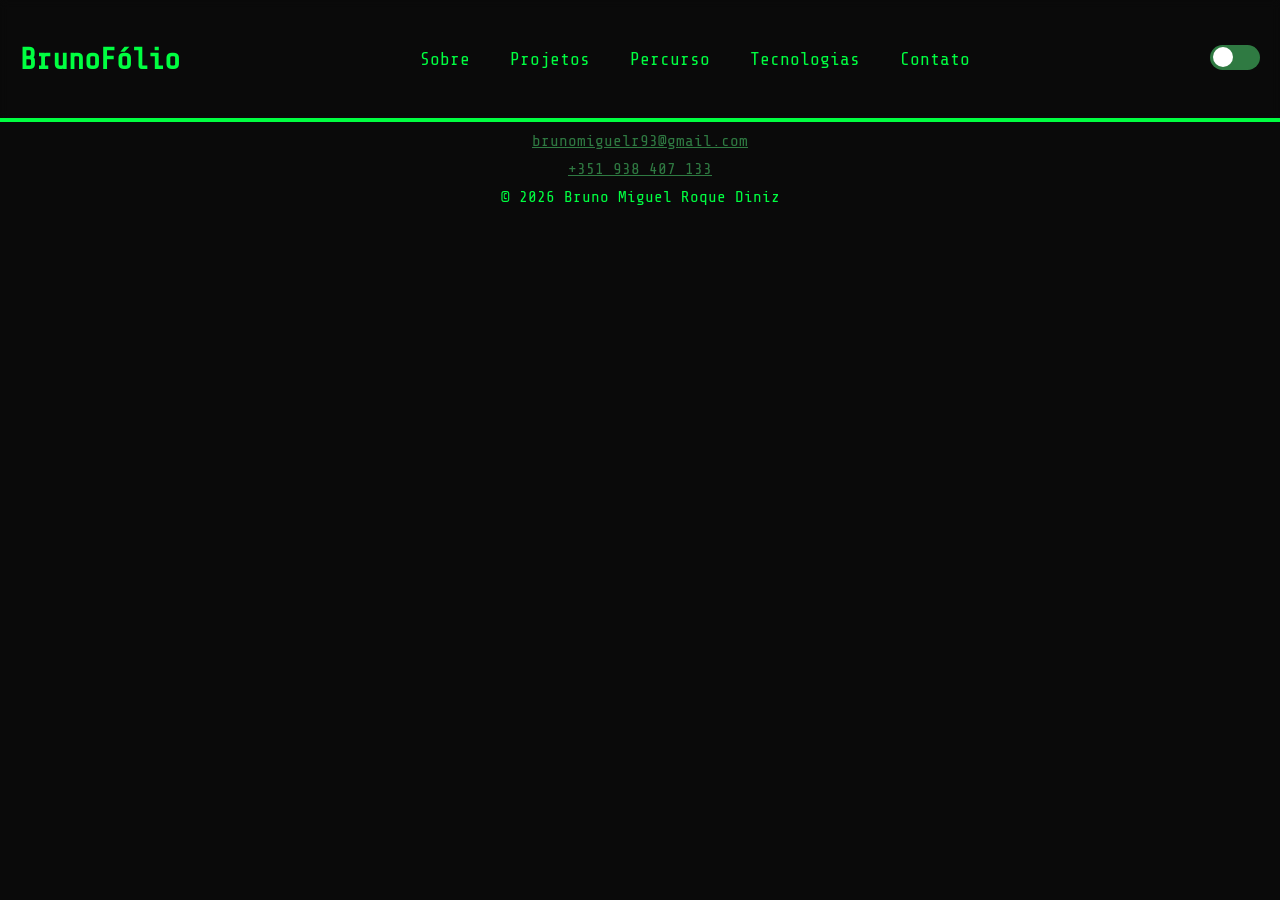
==== pages/percurso.html @ 1febd0b7 "Add new CSS styles for 'Sobre' section; implement header and footer components in JavaScript; create" ====
<!DOCTYPE html>
<html lang="pt">
<head>
    <meta charset="UTF-8">
    <meta name="viewport" content="width=device-width, initial-scale=1.0">
    <link href="https://fonts.googleapis.com/css2?family=Share+Tech+Mono&display=swap" rel="stylesheet">
    <link rel="stylesheet" href="../css/style.css">
    <title>Percurso</title>
    <script src="../js/components.js" defer></script>
    <script src="../js/nav.js" defer></script>
    <script src="../js/darkmode.js" defer></script>
    <script src="../js/desafiofugido.js" defer></script>
</head>
<body>
    <div id ="header-placeholder"></div>
    <main>

    </main>
    <div id ="footer-placeholder"></div>

</body>
</html>
---- css/style.css ----
* {
    margin: 0;
    padding: 0;
    box-sizing: border-box;
}

:root {
    --cor-de-fundo: #0a0a0a;
    --cor-de-texto: #f0f0f0;
    --cor-de-destaque: #00ff41;
    --header-height: 120px;

}

body.light-mode{
    --cor-de-fundo:#e8ffe8;
    --cor-de-texto:#0a0a0a;
    --cor-de-destaque:#007a1f;
}

.hamburger{
    display: none;
}

.hamburger span{
    display:block;
    width: 35px;
    height: 2px;
    margin-bottom: 5px;
    background-color: var(--cor-de-destaque);
}

.hamburger span:last-child{
    margin-bottom: 0;
}

.btn {
    display: inline-block;
    margin-top: 20px;
    padding: 10px 20px;
    background-color: var(--cor-de-destaque);
    color: var(--cor-de-fundo);
    text-decoration: none;
    font-size: 18px;
    transition: background-color 0.3s ease;
}

#darkmode-toggle {
    display: none;
}

.dark-mode-toggle label {
    display: inline-block;
    width: 50px;
    height: 25px;
    background-color: #2f7a42;
    border-radius: 25px;
    position: relative;
    cursor: pointer;
}

.dark-mode-toggle label::before {
    content: '';
    position: absolute;
    width: 20px;
    height: 20px;
    background-color: white;
    border-radius: 50%;
    top: 2.5px;
    left: 2.5px;
    transition: transform 0.3s ease;
}

#darkmode-toggle:checked + label::before {
    transform: translateX(25px);
}


body{
    font-family: 'Share Tech Mono', monospace;
    background-color: var(--cor-de-fundo);
    color: var(--cor-de-texto);
    z-index: 0;
}

header {
    position: fixed;
    top:0;
    left:0;
    width: 100%;
    display: flex;
    justify-content: space-between;
    align-items: center;
    padding: 20px;
    background-color: transparent;
    border-bottom: var(--cor-de-destaque) 2px solid;
    height: var(--header-height);
    backdrop-filter: blur(5px);
    -webkit-backdrop-filter: blur(5px);
    z-index: 1;
}

.logo {
    font-size: 30px;
    font-weight: bold;
    color: var(--cor-de-destaque);
}

.logo a{
    text-decoration: none;
    color: var(--cor-de-destaque);
    transition: color 0.3s ease;
}

nav {
    flex: 1;
    display: flex;
    justify-content: center;
}

.nav-links {
    display: flex;
    gap: 40px;
    list-style: none;

}

.nav-links a {
    text-decoration: none;
    color: var(--cor-de-destaque);
    font-size: 18px;
    transition: color 0.3s ease;
}

.nav-links a:hover {
    color: var(--cor-de-texto);
}

main {
    padding-top: var(--header-height);
   
}

section {
    padding: 20px 0;
}

#hero {
    display: flex;
    align-items: center;
    justify-content: center;
    min-height: 80vh;
    position:relative
}

#hero h1 {
    font-size: 48px;
    margin-bottom: 20px;
    color: var(--cor-de-destaque)
}

#hero h2 {
    font-size: 24px;
    margin-bottom: 20px;
}

#hero p {
    font-size: 20px;
}

#hero .btn{
    align-self: center;
}

.hero-text {
    display: flex;
    flex-direction: column;
    gap: 20px;
    text-align: center;
    align-items: center;
}

#hero .headshot {
    float: right; 
    margin-left: 100px; 
    margin-bottom: 15px; 
    border: 3px solid var(--cor-de-destaque); 
    border-radius: 50%; 
    overflow: hidden;
    width: 200px; 
    height: auto;
    box-shadow: 0 0 12px rgba(0,0,0,0.15);
}

#matrix-canvas {
    position: absolute;
    top: 0;
    left: 0;
    width: 100%;
    height: 100%;
    z-index: -1;   
    background-color: rgb(0, 0, 0); 
    border-bottom: var(--cor-de-destaque) 2px solid;
}

.cards-container{
    display: flex;
    justify-content: space-between;
    align-items: center;
    padding: 0 150px;
    gap: 50px;
    
}

.card {
    flex: 1;
    max-width: 500px;
    border: var(--cor-de-destaque) 2px solid
}

.card img {
    width:100%;
    height: 200px;
    object-fit: cover;
    border-bottom: var(--cor-de-destaque) 2px solid
}

.card-text{
    padding: 10px;
}

#galeria {
    padding-top: 15px;
}

.gallery-container{
    padding-left: 50px;
    padding-right: 50px;
    display: grid;
    grid-template-columns:repeat(3, 1fr);
    gap: 10px;
}

#galeria h2{
    margin-bottom: 15px;
    padding-left: 50px
}

.gallery-container img {
    width: 100%;
    height: 400px;
    object-fit: cover;
}

#galeria .btn {
    margin-left: 50px;
}

#tecnologias {
    padding-left: 50px;
    padding-right: 50px;
}

#tecnologias h2 {
    /*padding-left: 50px;*/
    margin-bottom: 15px;
}

.tecnologia {
    /*padding-left: 50px;
    padding-right: 50px;*/
    margin-bottom: 10px;
}

.barra {
    height: 25px;
    width: 100%;
    margin-top: 20px;
    background-color: #2f7a42;
}

.preenchimento {
    height: 25px;
    background-color: var(--cor-de-destaque);
}

footer {
    display: flex;
    flex-direction: column;
    gap: 5px;
    text-align: center;
    align-items: center;
    border-top: var(--cor-de-destaque) 2px solid
}

footer a {
    padding-top: 5px;
    color: #2f7a42
}

footer a:first-child{
    padding-top: 10px;
}

footer p {
    color: var(--cor-de-destaque);
    margin-top: 5px;
    margin-bottom: 10px;
        
}

@media (max-width: 768px){
    .hamburger {
        display:block
    }

    .nav-links{
        display:none
    }

    .nav-links.active{
        display: flex;
        flex-direction: column;
        position: fixed;
        top: var(--header-height);
        left: 0;
        width: 100%;
        gap:0;
        background-color: var(--cor-de-fundo);
        border-bottom: var(--cor-de-destaque) 2px solid;
    }

    .nav-links.active a {
        display: block;
        width: 100%;
        border-bottom: var(--cor-de-destaque) 2px solid;
        padding: 10px;
    }

    .nav-links.active li {
        padding: 0;
    }
}
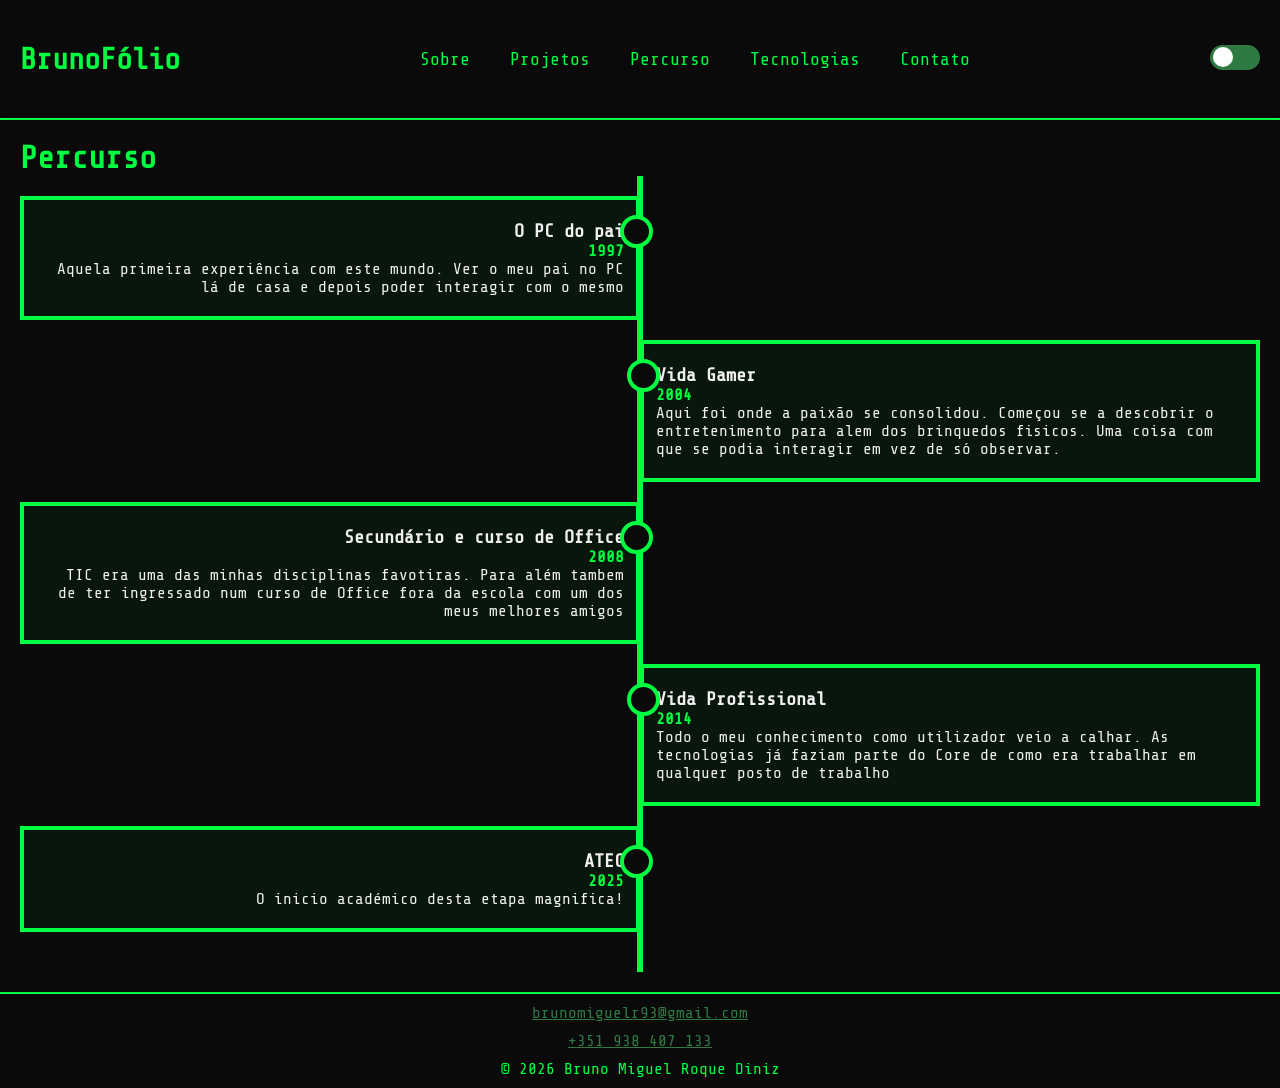
==== commit 041b81f8: "Add percurso.css for timeline layout and styles; update percurso.html to include timeline content" ====
--- a/pages/percurso.html
+++ b/pages/percurso.html
@@ -5,6 +5,7 @@
     <meta name="viewport" content="width=device-width, initial-scale=1.0">
     <link href="https://fonts.googleapis.com/css2?family=Share+Tech+Mono&display=swap" rel="stylesheet">
     <link rel="stylesheet" href="../css/style.css">
+    <link rel="stylesheet" href="../css/percurso.css">
     <title>Percurso</title>
     <script src="../js/components.js" defer></script>
     <script src="../js/nav.js" defer></script>
@@ -14,6 +15,38 @@
 <body>
     <div id ="header-placeholder"></div>
     <main>
+        <h1>Percurso</h1>
+        <div class="timeline">
+            <ul>
+                <li>
+                    <h3>O PC do pai</h3>
+                    <p class="ano">1997</p>
+                    <p class="descricao">Aquela primeira experiência com este mundo. Ver o meu pai no PC lá de casa e depois poder interagir com o mesmo</p>
+                </li>
+                <li>
+                    <h3>Vida Gamer</h3>
+                    <p class="ano">2004</p>
+                    <p class="descricao">Aqui foi onde a paixão se consolidou. Começou se a descobrir o entretenimento para alem dos brinquedos fisicos. 
+                        Uma coisa com que se podia interagir em vez de só observar.</p>
+                </li>
+                <li>
+                    <h3>Secundário e curso de Office</h3>
+                    <p class="ano">2008</p>
+                    <p class="descricao">TIC era uma das minhas disciplinas favotiras. Para além tambem de ter ingressado num curso de Office fora da escola com um dos meus melhores amigos</p>
+                </li>
+                <li>
+                    <h3>Vida Profissional</h3>
+                    <p class="ano">2014</p>
+                    <p class="descricao">Todo o meu conhecimento como utilizador veio a calhar. As tecnologias já faziam parte do Core de como era trabalhar em qualquer posto de trabalho</p>
+                </li>
+                <li>
+                    <h3>ATEC</h3>
+                    <p class="ano">2025</p>
+                    <p class="descricao">O inicio académico desta etapa magnifica!</p>
+                </li>
+            </ul>
+        </div>
+       <div class="espaco"></div>
 
     </main>
     <div id ="footer-placeholder"></div>
--- a/css/style.css
+++ b/css/style.css
@@ -97,7 +97,7 @@
     height: var(--header-height);
     backdrop-filter: blur(5px);
     -webkit-backdrop-filter: blur(5px);
-    z-index: 1;
+    z-index: 10;
 }
 
 .logo {
--- a/css/percurso.css
+++ b/css/percurso.css
@@ -0,0 +1,109 @@
+h1 {
+    color: var(--cor-de-destaque);
+    padding-left: 20px;
+    padding-top: 20px;
+}
+
+.espaco{
+    padding-bottom: 20px;
+}
+
+.timeline {
+    position: relative;
+    padding: 20px;
+    
+}
+
+.ano {
+    color: var(--cor-de-destaque);
+    font-weight: bolder;
+}
+
+.timeline::before{
+    content: "";
+    position:absolute;
+    width: 6px;
+    background-color: var(--cor-de-destaque);
+    top: 0;
+    bottom: 0;
+    left: 50%;
+    margin-left: -3px;
+}
+
+.timeline li{
+    list-style: none;
+    max-width: 50%;
+    position:relative;
+    border: solid var(--cor-de-destaque) 4px;
+    background-color:rgba(0, 255, 65, 0.05) ;
+    margin-bottom: 20px;
+    padding: 20px 0 ;
+}
+
+.timeline li::before{
+    content: '';
+    position: absolute;
+    width: 25px;
+    height: 25px;
+    background-color: var(--cor-de-fundo);
+    border: 4px solid var(--cor-de-destaque);
+    top: 15px;
+    border-radius: 50%;
+    z-index: 1;
+}
+
+.timeline li:nth-child(odd){
+    margin-right: 50%;
+    padding-right: 1%;
+    padding-left: 30px;
+    text-align: right;
+}
+
+.timeline li:nth-child(even){
+    margin-left: 50%;
+    padding-left: 1%;
+    padding-right: 30px;
+}
+
+.timeline li:nth-child(even)::before{
+    left:-17px
+}
+
+.timeline li:nth-child(odd)::before{
+    right:-17px
+}
+
+@media (max-width: 768px){
+    .timeline::before{
+        left: 20px
+    }
+
+    .timeline li{
+        max-width: 90%;
+        margin-left: 30px;
+    }
+
+    .timeline li:nth-child(odd){
+        margin-left: 0;
+        margin-right: 0;
+        text-align: left;
+        padding-left: 42px;
+        padding-right: 10px;
+    }
+
+    .timeline li:nth-child(even){    
+        margin-left: 0;
+        padding-left: 42px;
+        padding-right: 10px;
+    }
+
+    .timeline li:nth-child(even)::before{
+        left: -17px;
+    }
+
+    .timeline li:nth-child(odd)::before{
+        right: auto;
+    left: -17px;
+    }
+
+}
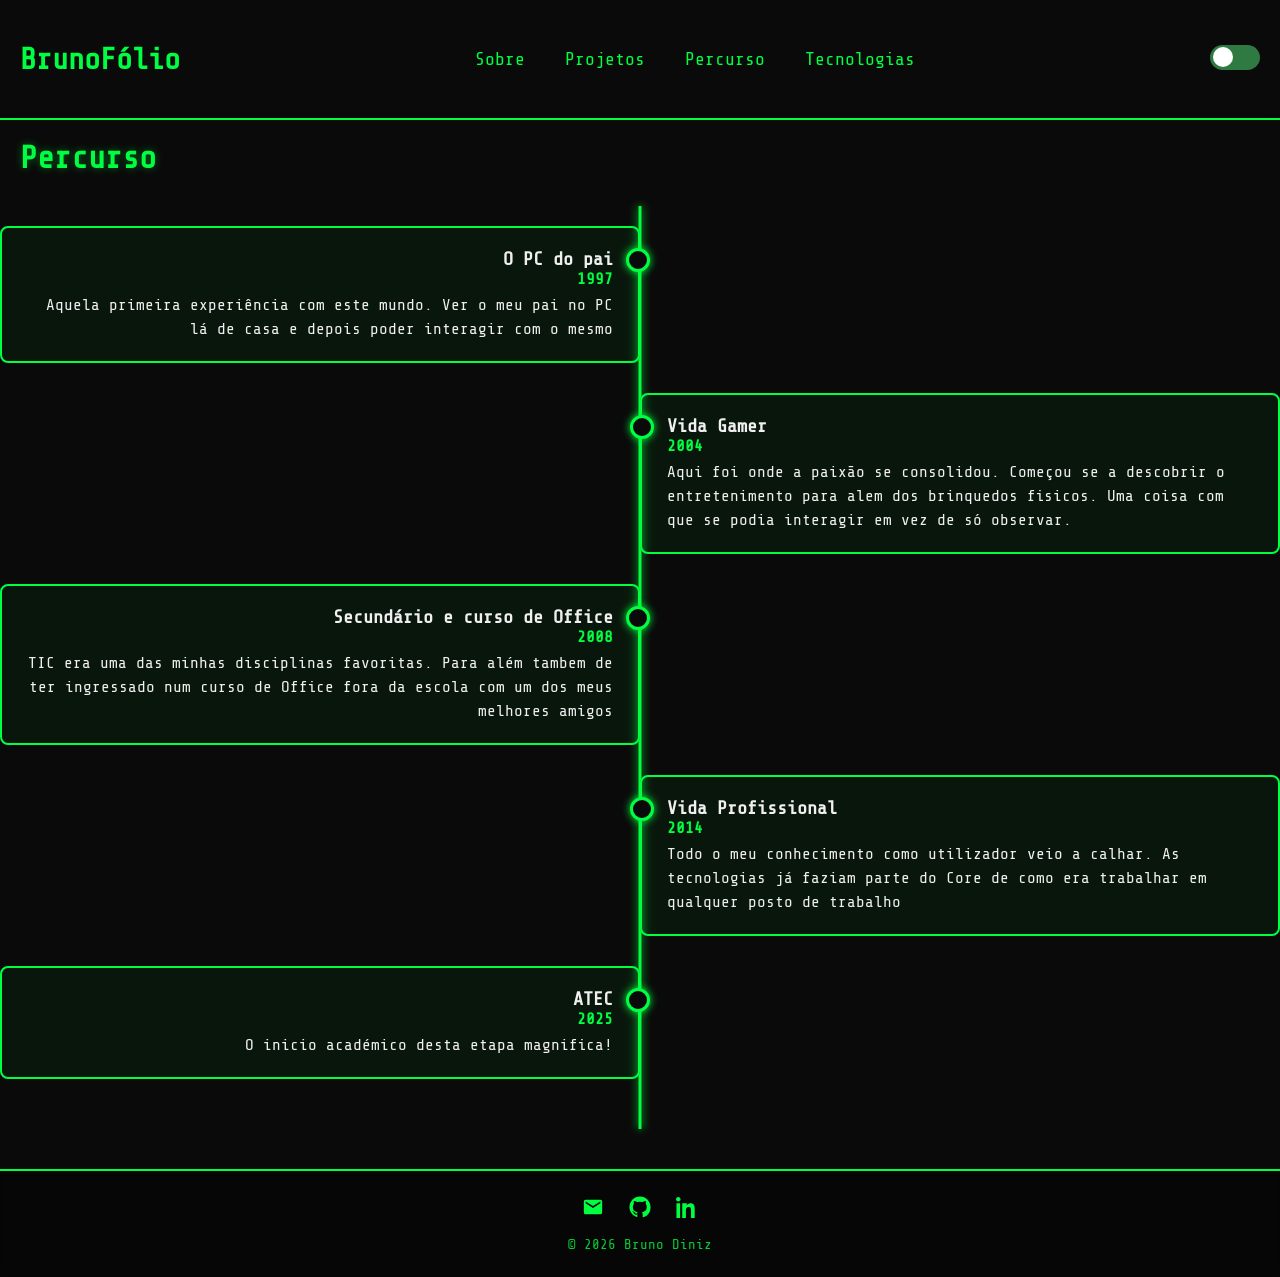
==== commit fe2ccf12: "Enhance timeline styles and animations; add modal functionality for contact form; update project lin" ====
--- a/pages/percurso.html
+++ b/pages/percurso.html
@@ -11,6 +11,8 @@
     <script src="../js/nav.js" defer></script>
     <script src="../js/darkmode.js" defer></script>
     <script src="../js/desafiofugido.js" defer></script>
+    <script src="../js/percurso.js" defer></script>
+
 </head>
 <body>
     <div id ="header-placeholder"></div>
@@ -32,7 +34,7 @@
                 <li>
                     <h3>Secundário e curso de Office</h3>
                     <p class="ano">2008</p>
-                    <p class="descricao">TIC era uma das minhas disciplinas favotiras. Para além tambem de ter ingressado num curso de Office fora da escola com um dos meus melhores amigos</p>
+                    <p class="descricao">TIC era uma das minhas disciplinas favoritas. Para além tambem de ter ingressado num curso de Office fora da escola com um dos meus melhores amigos</p>
                 </li>
                 <li>
                     <h3>Vida Profissional</h3>
--- a/css/style.css
+++ b/css/style.css
@@ -203,31 +203,50 @@
     border-bottom: var(--cor-de-destaque) 2px solid;
 }
 
-.cards-container{
-    display: flex;
-    justify-content: space-between;
-    align-items: center;
-    padding: 0 150px;
-    gap: 50px;
-    
+.cards-container {
+    display: flex;
+    flex-wrap: wrap;                 /* permite quebrar no mobile */
+    justify-content: center;         /* centra tudo */
+    gap: 40px;                       /* espaçamento equilibrado */
+    padding: 0 20px;                 /* remove overflow horizontal */
 }
 
 .card {
-    flex: 1;
-    max-width: 500px;
-    border: var(--cor-de-destaque) 2px solid
+    background: rgba(0, 0, 0, 0.25);
+    border: 2px solid var(--cor-de-destaque);
+    border-radius: 8px;
+    overflow: hidden;
+    width: 100%;
+    max-width: 350px;                /* tamanho ideal */
+    transition: transform 0.3s ease, box-shadow 0.3s ease;
+}
+
+.card:hover {
+    transform: translateY(-5px);
+    box-shadow: 0 0 15px var(--cor-de-destaque);
 }
 
 .card img {
-    width:100%;
-    height: 200px;
+    width: 100%;
+    height: 180px;
     object-fit: cover;
-    border-bottom: var(--cor-de-destaque) 2px solid
-}
-
-.card-text{
-    padding: 10px;
-}
+    border-bottom: 2px solid var(--cor-de-destaque);
+}
+
+.card-text {
+    padding: 15px;
+    text-align: center;
+}
+
+.card-text h3 {
+    margin-bottom: 10px;
+    color: var(--cor-de-destaque);
+}
+
+.card-text p {
+    margin-bottom: 8px;
+}
+
 
 #galeria {
     padding-top: 15px;
@@ -287,27 +306,91 @@
 footer {
     display: flex;
     flex-direction: column;
-    gap: 5px;
-    text-align: center;
     align-items: center;
-    border-top: var(--cor-de-destaque) 2px solid
-}
-
-footer a {
-    padding-top: 5px;
-    color: #2f7a42
-}
-
-footer a:first-child{
-    padding-top: 10px;
+    padding: 25px 0;
+    border-top: 2px solid var(--cor-de-destaque);
+    background: rgba(0, 0, 0, 0.4);
+    backdrop-filter: blur(4px);
+    gap: 15px;
+}
+
+.footer-icons {
+    display: flex;
+    gap: 25px;
+}
+
+.footer-icon svg {
+    transition: transform 0.2s ease, filter 0.3s ease;
+}
+
+.footer-icon:hover svg {
+    transform: scale(1.2);
+    filter: drop-shadow(0 0 6px var(--cor-de-destaque));
 }
 
 footer p {
     color: var(--cor-de-destaque);
-    margin-top: 5px;
-    margin-bottom: 10px;
-        
-}
+    opacity: 0.8;
+    font-size: 14px;
+}
+
+
+.modal-overlay {
+  position: fixed;
+  top: 0;
+  left: 0;
+  width: 100%;
+  height: 100%;
+  background: rgba(0,0,0,0.6);
+  display: none;
+  justify-content: center;
+  align-items: center;
+  z-index: 9999;
+}
+
+.modal-content {
+  background: rgb(43, 43, 43);
+  padding: 30px;
+  width: 90%;
+  max-width: 450px;
+  border-radius: 10px;
+  animation: fadeIn 0.3s ease;
+}
+
+.close-modal {
+  float: right;
+  font-size: 28px;
+  cursor: pointer;
+}
+
+.modal-content input,
+.modal-content textarea {
+  width: 100%;
+  padding: 10px;
+  margin-bottom: 15px;
+  border-radius: 6px;
+  border: 1px solid #ccc;
+}
+
+.btn-enviar {
+  width: 100%;
+  padding: 12px;
+  background: var(--cor-de-destaque);
+  color: var(--cor-de-fundo);
+  border: none;
+  border-radius: 6px;
+  cursor: pointer;
+}
+
+.btn-enviar:hover {
+  background: #2f7a42;
+}
+
+@keyframes fadeIn {
+  from { opacity: 0; transform: scale(0.95); }
+  to { opacity: 1; transform: scale(1); }
+}
+
 
 @media (max-width: 768px){
     .hamburger {
@@ -340,5 +423,18 @@
     .nav-links.active li {
         padding: 0;
     }
-}
-
+
+     .cards-container {
+        padding: 0 10px;
+        gap: 20px;
+    }
+
+    .card {
+        max-width: 100%;             /* ocupa a largura total */
+    }
+
+    .card img {
+        height: 150px;
+    }
+}
+
--- a/css/percurso.css
+++ b/css/percurso.css
@@ -1,109 +1,137 @@
+/* ===== TÍTULO ===== */
 h1 {
     color: var(--cor-de-destaque);
     padding-left: 20px;
     padding-top: 20px;
+    margin-bottom: 30px;
+    text-shadow: 0 0 8px rgba(0,255,65,0.4);
 }
 
-.espaco{
-    padding-bottom: 20px;
+/* ===== ESPAÇAMENTO FINAL ===== */
+.espaco {
+    padding-bottom: 40px;
 }
 
+/* ===== TIMELINE ===== */
 .timeline {
     position: relative;
-    padding: 20px;
-    
+    padding: 20px 0;
 }
 
-.ano {
-    color: var(--cor-de-destaque);
-    font-weight: bolder;
-}
-
-.timeline::before{
+/* Linha central */
+.timeline::before {
     content: "";
-    position:absolute;
-    width: 6px;
+    position: absolute;
+    width: 3px;
     background-color: var(--cor-de-destaque);
     top: 0;
     bottom: 0;
     left: 50%;
-    margin-left: -3px;
+    transform: translateX(-50%);
+    box-shadow: 0 0 10px var(--cor-de-destaque);
 }
 
-.timeline li{
+/* Cada item */
+.timeline li {
     list-style: none;
     max-width: 50%;
-    position:relative;
-    border: solid var(--cor-de-destaque) 4px;
-    background-color:rgba(0, 255, 65, 0.05) ;
-    margin-bottom: 20px;
-    padding: 20px 0 ;
+    position: relative;
+    background-color: rgba(0, 255, 65, 0.05);
+    border: 2px solid var(--cor-de-destaque);
+    border-radius: 8px;
+    margin-bottom: 30px;
+    padding: 20px 25px;
+    backdrop-filter: blur(3px);
+    animation: fadeSlide 0.6s ease forwards;
+    opacity: 0;
+    transform: translateY(30px);
+    transition: all 0.6s ease
+    
 }
 
-.timeline li::before{
+.timeline li.show {
+    opacity: 1;
+    transform: translateY(0);
+}
+
+/* Animação */
+@keyframes fadeSlide {
+    from {
+        opacity: 0;
+        transform: translateY(20px);
+    }
+    to {
+        opacity: 1;
+        transform: translateY(0);
+    }
+}
+
+/* Bolinha */
+.timeline li::before {
     content: '';
     position: absolute;
-    width: 25px;
-    height: 25px;
+    width: 18px;
+    height: 18px;
     background-color: var(--cor-de-fundo);
-    border: 4px solid var(--cor-de-destaque);
-    top: 15px;
+    border: 3px solid var(--cor-de-destaque);
     border-radius: 50%;
-    z-index: 1;
+    top: 20px;
+    z-index: 2;
+    box-shadow: 0 0 8px var(--cor-de-destaque);
 }
 
-.timeline li:nth-child(odd){
+/* Texto */
+.ano {
+    color: var(--cor-de-destaque);
+    font-weight: bold;
+    margin-bottom: 5px;
+}
+
+.descricao {
+    line-height: 1.5;
+}
+
+/* ===== ALINHAMENTO ESQUERDA / DIREITA ===== */
+.timeline li:nth-child(odd) {
     margin-right: 50%;
-    padding-right: 1%;
-    padding-left: 30px;
     text-align: right;
 }
 
-.timeline li:nth-child(even){
-    margin-left: 50%;
-    padding-left: 1%;
-    padding-right: 30px;
+.timeline li:nth-child(odd)::before {
+    right: -12px;
 }
 
-.timeline li:nth-child(even)::before{
-    left:-17px
+.timeline li:nth-child(even) {
+    margin-left: 50%;
 }
 
-.timeline li:nth-child(odd)::before{
-    right:-17px
+.timeline li:nth-child(even)::before {
+    left: -12px;
 }
 
-@media (max-width: 768px){
-    .timeline::before{
-        left: 20px
+/* ===== MOBILE ===== */
+@media (max-width: 768px) {
+
+    .timeline::before {
+        left: 25px;
     }
 
-    .timeline li{
-        max-width: 90%;
-        margin-left: 30px;
+    .timeline li {
+        max-width: 85%;
+        margin-left: 50px;
+        text-align: left;
+        padding-left: 35px;
+        opacity: 1; /* animação opcional no mobile */
     }
 
-    .timeline li:nth-child(odd){
-        margin-left: 0;
-        margin-right: 0;
-        text-align: left;
-        padding-left: 42px;
-        padding-right: 10px;
+    .timeline li::before {
+        left: -12px;
+        right: auto;
     }
 
-    .timeline li:nth-child(even){    
-        margin-left: 0;
-        padding-left: 42px;
-        padding-right: 10px;
+    .timeline li:nth-child(odd),
+    .timeline li:nth-child(even) {
+        margin-right: 0;
+        margin-left: 50px;
     }
-
-    .timeline li:nth-child(even)::before{
-        left: -17px;
-    }
-
-    .timeline li:nth-child(odd)::before{
-        right: auto;
-    left: -17px;
-    }
-
-}+}
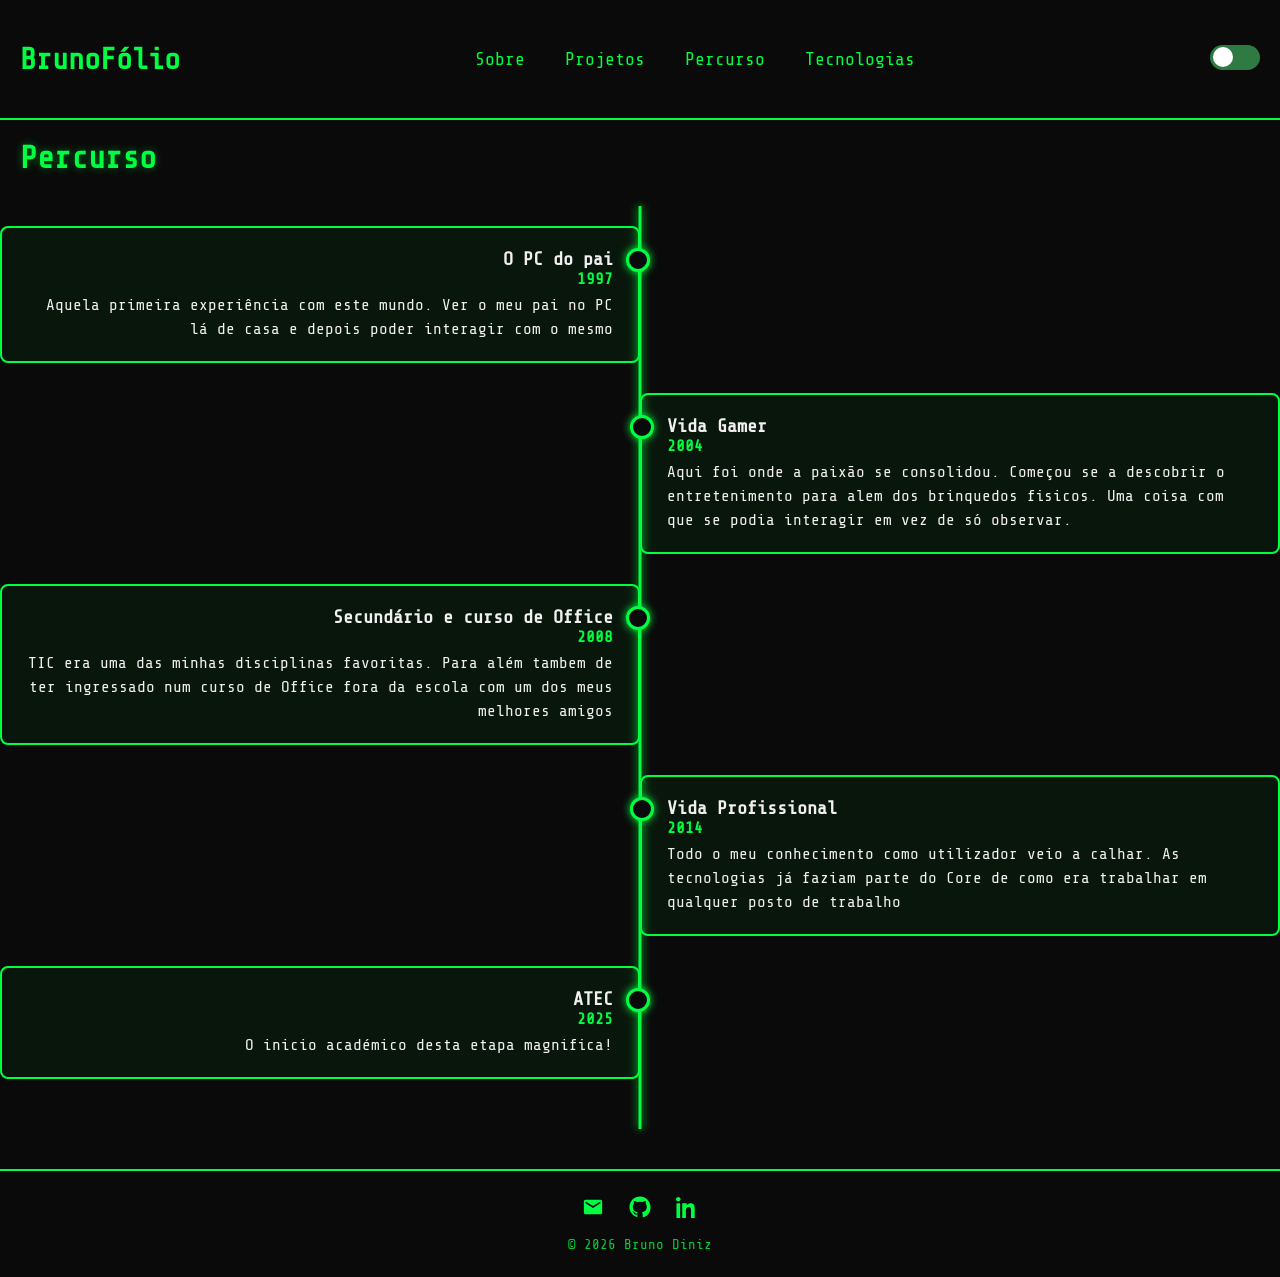
==== commit 0f5eb30d: "Add styling for projetos section, update project descriptions, and enhance dark mode functionality" ====
--- a/pages/percurso.html
+++ b/pages/percurso.html
@@ -7,11 +7,10 @@
     <link rel="stylesheet" href="../css/style.css">
     <link rel="stylesheet" href="../css/percurso.css">
     <title>Percurso</title>
-    <script src="../js/components.js" defer></script>
-    <script src="../js/nav.js" defer></script>
-    <script src="../js/darkmode.js" defer></script>
-    <script src="../js/desafiofugido.js" defer></script>
-    <script src="../js/percurso.js" defer></script>
+    <script src="/js/components.js" defer></script>
+    <script src="/js/nav.js" defer></script>
+    <script src="/js/darkmode.js" defer></script>
+    <script src="/js/scrollreveal.js" defer></script>
 
 </head>
 <body>
--- a/css/style.css
+++ b/css/style.css
@@ -17,6 +17,8 @@
     --cor-de-texto:#0a0a0a;
     --cor-de-destaque:#007a1f;
 }
+
+
 
 .hamburger{
     display: none;
@@ -205,19 +207,19 @@
 
 .cards-container {
     display: flex;
-    flex-wrap: wrap;                 /* permite quebrar no mobile */
-    justify-content: center;         /* centra tudo */
-    gap: 40px;                       /* espaçamento equilibrado */
-    padding: 0 20px;                 /* remove overflow horizontal */
+    flex-wrap: wrap;                 
+    justify-content: center;         
+    gap: 40px;                       
+    padding: 0 20px;                 
 }
 
 .card {
-    background: rgba(0, 0, 0, 0.25);
+    background: var(--cor-de-fundo);
     border: 2px solid var(--cor-de-destaque);
     border-radius: 8px;
     overflow: hidden;
     width: 100%;
-    max-width: 350px;                /* tamanho ideal */
+    max-width: 350px;                
     transition: transform 0.3s ease, box-shadow 0.3s ease;
 }
 
@@ -245,6 +247,11 @@
 
 .card-text p {
     margin-bottom: 8px;
+}
+
+#projetos .btn {
+    margin-left: 50px;
+    align-self: center;
 }
 
 
@@ -309,7 +316,7 @@
     align-items: center;
     padding: 25px 0;
     border-top: 2px solid var(--cor-de-destaque);
-    background: rgba(0, 0, 0, 0.4);
+    background: var(--cor-de-fundo);
     backdrop-filter: blur(4px);
     gap: 15px;
 }
